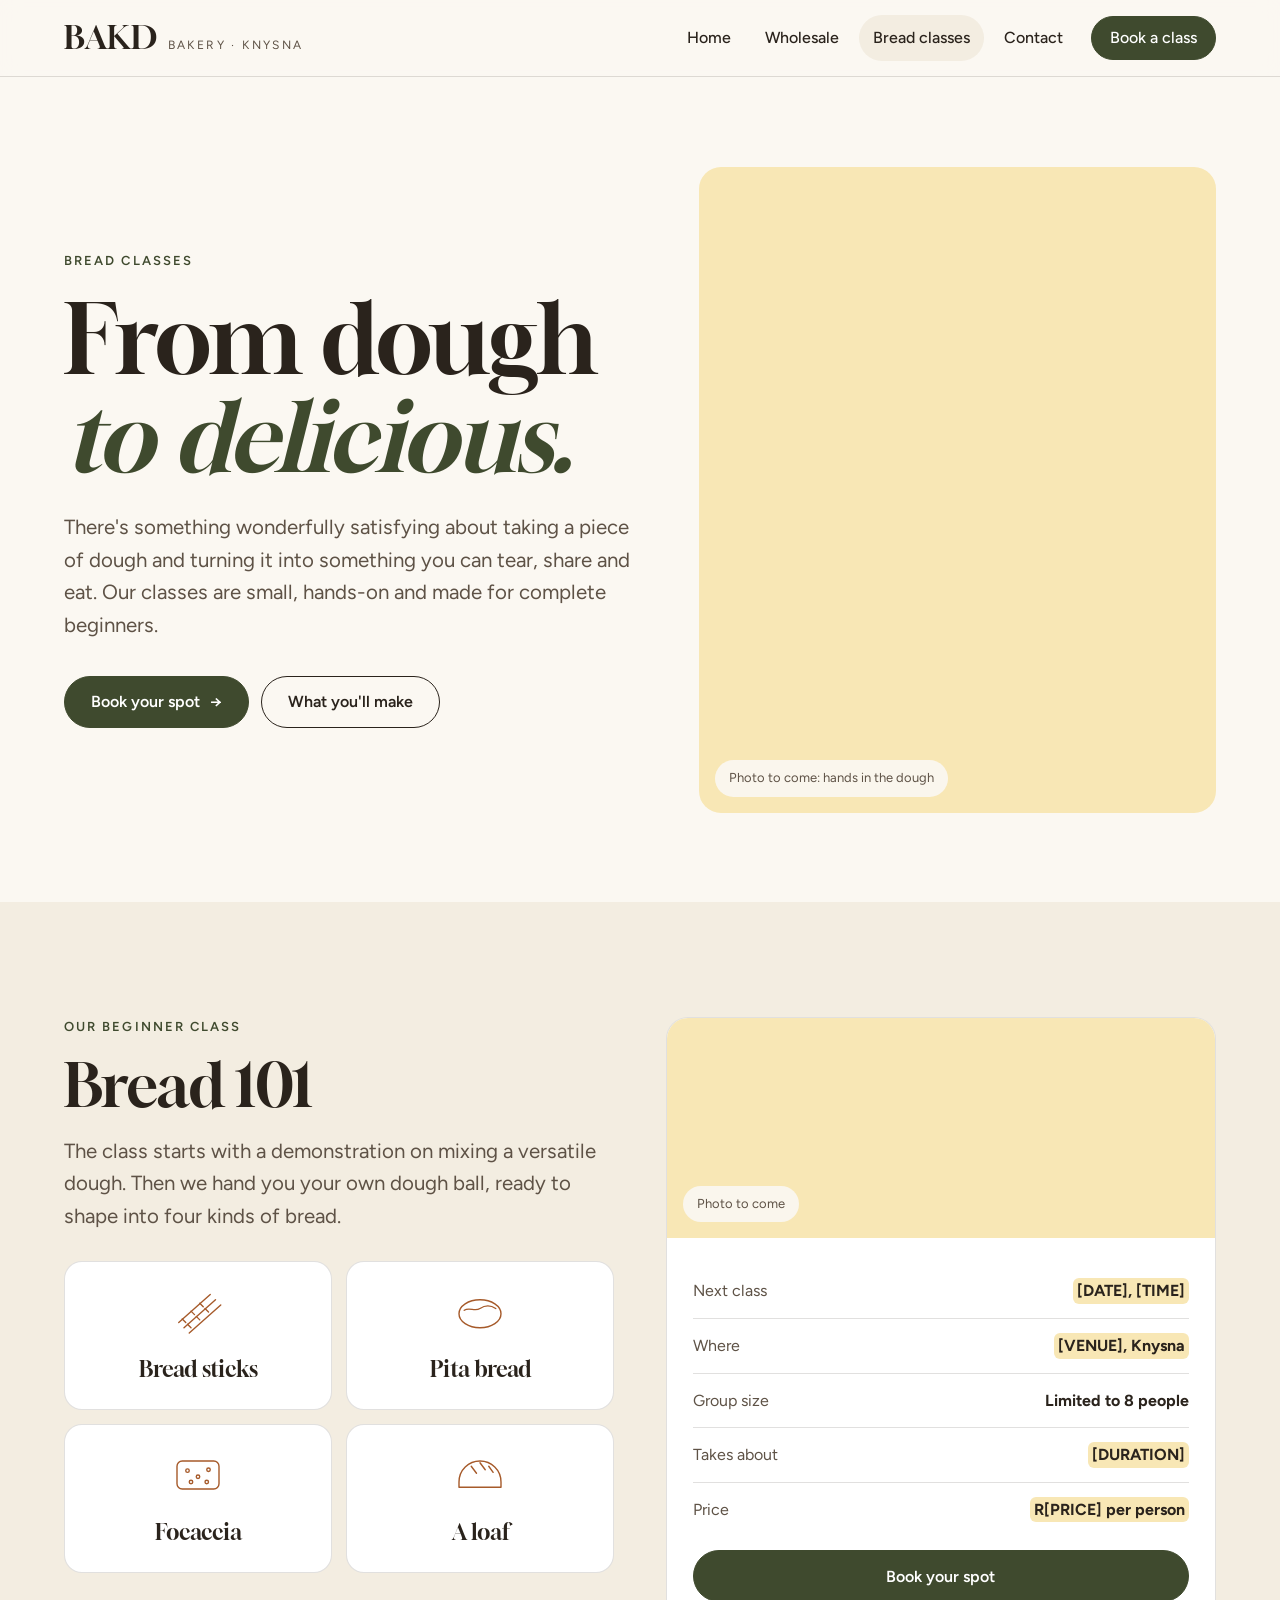
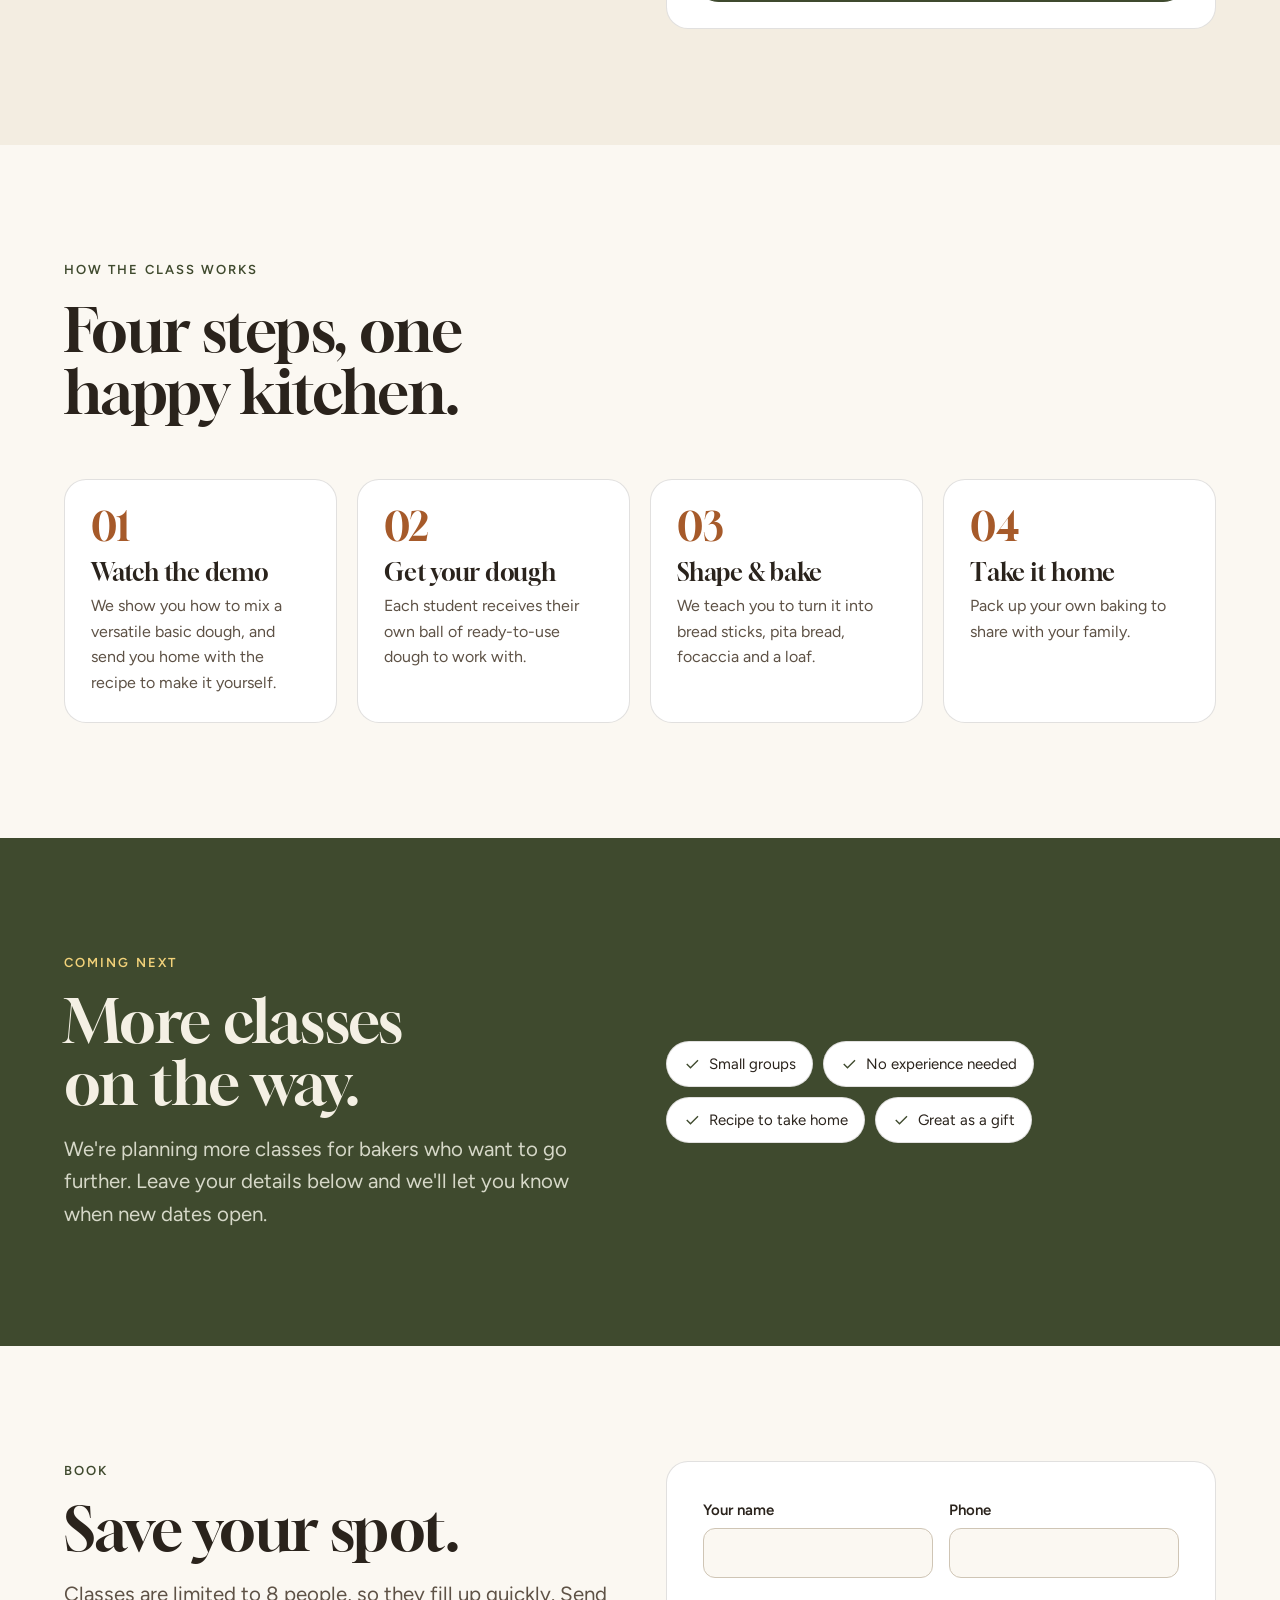
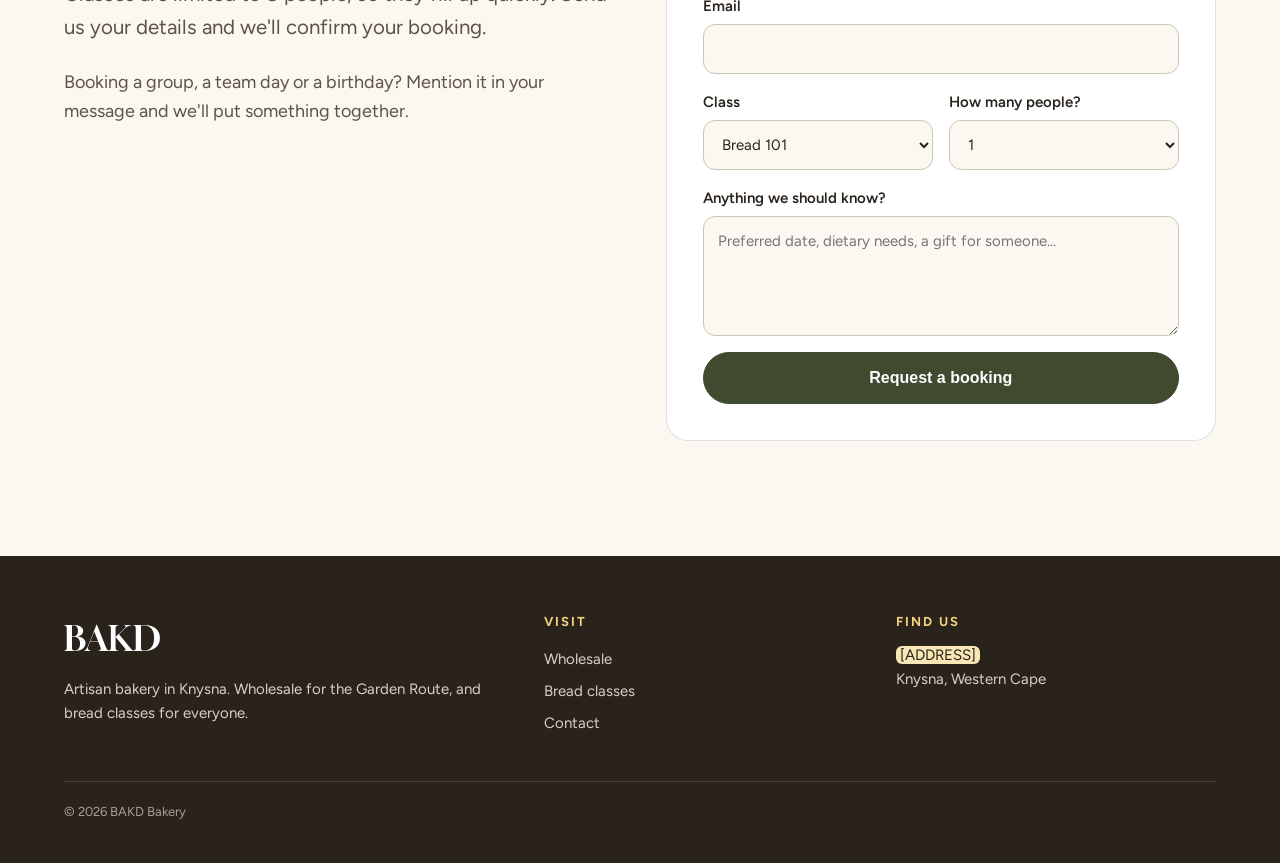
==== classes/index.html @ a37d2d17 "BAKD website: home, wholesale and bread classes pages (draft) Co-Authored-By: Claude Opus 5.5 <norep" ====
<!doctype html>
<html lang="en">
<head>
<meta charset="utf-8">
<meta name="viewport" content="width=device-width, initial-scale=1, viewport-fit=cover">
<title>Bread classes | BAKD Bakery, Knysna</title>
<meta name="description" content="Hands-on bread classes at BAKD in Knysna. Learn a versatile dough and bake bread sticks, pita, focaccia and a loaf to take home. Limited to 8 people.">
<meta name="theme-color" content="#FBF8F2">
<link rel="icon" href="/assets/favicon.svg" type="image/svg+xml">
<link rel="preconnect" href="https://fonts.googleapis.com">
<link rel="preconnect" href="https://fonts.gstatic.com" crossorigin>
<link rel="stylesheet" href="https://fonts.googleapis.com/css2?family=Gloock&family=Figtree:ital,wght@0,400;0,500;0,600;1,400&display=swap">
<link rel="stylesheet" href="/assets/site.css">
</head>
<body>

<header class="site-head"><div class="wrap">
  <a class="logo" href="/"><b>BAKD</b><span>Bakery · Knysna</span></a>
  <button class="menu-btn" type="button" aria-expanded="false" aria-controls="nav">Menu</button>
  <nav class="nav" id="nav" aria-label="Main">
    <a href="/">Home</a>
    <a href="/wholesale">Wholesale</a>
    <a href="/classes" aria-current="page">Bread classes</a>
    <a href="/#contact">Contact</a>
    <a class="btn solid" href="#book">Book a class</a>
  </nav>
</div></header>

<main>
  <section class="hero"><div class="wrap hero-grid">
    <div>
      <p class="kicker">Bread classes</p>
      <h1>From dough<br><span class="it">to delicious.</span></h1>
      <p class="lead">There's something wonderfully satisfying about taking a piece of dough and turning it into something you can tear, share and eat. Our classes are small, hands-on and made for complete beginners.</p>
      <div class="row-btns">
        <a class="btn solid" href="#book">Book your spot <span class="arr" aria-hidden="true">→</span></a>
        <a class="btn" href="#bread-101">What you'll make</a>
      </div>
    </div>
    <div class="ph" role="img" aria-label="Photo to come: hands shaping dough at a class"><span class="tag">Photo to come: hands in the dough</span></div>
  </div></section>

  <section id="bread-101" class="band"><div class="wrap">
    <div class="grid-2" style="align-items:start">
      <div>
        <p class="kicker">Our beginner class</p>
        <h2 style="margin:16px 0 18px">Bread 101</h2>
        <p class="lead" style="margin-bottom:28px">The class starts with a demonstration on mixing a versatile dough. Then we hand you your own dough ball, ready to shape into four kinds of bread.</p>
        <div class="makes"><div class="make"><svg viewBox="0 0 64 64" aria-hidden="true"><path d="M10 44 46 12M16 50 52 18M22 56 58 24"/><path d="M14 40l4 4M24 31l4 4M34 22l4 4M20 46l4 4M30 37l4 4M40 28l4 4"/></svg><b>Bread sticks</b></div><div class="make"><svg viewBox="0 0 64 64" aria-hidden="true"><ellipse cx="32" cy="34" rx="24" ry="16"/><path d="M14 30c6-4 12 2 18-2s12-4 18 0"/></svg><b>Pita bread</b></div><div class="make"><svg viewBox="0 0 64 64" aria-hidden="true"><rect x="8" y="16" width="48" height="32" rx="6"/><circle cx="20" cy="27" r="2"/><circle cx="32" cy="34" r="2"/><circle cx="44" cy="26" r="2"/><circle cx="24" cy="40" r="2"/><circle cx="42" cy="40" r="2"/></svg><b>Focaccia</b></div><div class="make"><svg viewBox="0 0 64 64" aria-hidden="true"><path d="M8 40c0-14 11-24 24-24s24 10 24 24v6H8z"/><path d="M22 22l6 8M32 18l6 8M42 22l5 7"/></svg><b>A loaf</b></div></div>
      </div>
      <div class="classbox">
        <div class="ph" style="min-height:220px;border-radius:0" role="img" aria-label="Photo to come: a finished focaccia"><span class="tag">Photo to come</span></div>
        <div class="facts">
          <div class="fact"><span>Next class</span><b class="todo">[DATE], [TIME]</b></div>
          <div class="fact"><span>Where</span><b class="todo">[VENUE], Knysna</b></div>
          <div class="fact"><span>Group size</span><b>Limited to 8 people</b></div>
          <div class="fact"><span>Takes about</span><b class="todo">[DURATION]</b></div>
          <div class="fact"><span>Price</span><b class="todo">R[PRICE] per person</b></div>
          <a class="btn solid" href="#book" style="width:100%;margin-top:14px">Book your spot</a>
        </div>
      </div>
    </div>
  </div></section>

  <section><div class="wrap">
    <div class="sec-head">
      <p class="kicker">How the class works</p>
      <h2>Four steps, one happy kitchen.</h2>
    </div>
    <div class="steps">
      <div class="card"><div class="num">01</div><h3>Watch the demo</h3><p>We show you how to mix a versatile basic dough, and send you home with the recipe to make it yourself.</p></div>
      <div class="card"><div class="num">02</div><h3>Get your dough</h3><p>Each student receives their own ball of ready-to-use dough to work with.</p></div>
      <div class="card"><div class="num">03</div><h3>Shape &amp; bake</h3><p>We teach you to turn it into bread sticks, pita bread, focaccia and a loaf.</p></div>
      <div class="card"><div class="num">04</div><h3>Take it home</h3><p>Pack up your own baking to share with your family.</p></div>
    </div>
  </div></section>

  <section class="olive"><div class="wrap grid-2" style="align-items:center">
    <div>
      <p class="kicker">Coming next</p>
      <h2 style="margin:16px 0 18px">More classes on the way.</h2>
      <p class="lead">We're planning more classes for bakers who want to go further. Leave your details below and we'll let you know when new dates open.</p>
    </div>
    <div class="chips">
      <span class="chip"><svg viewBox="0 0 24 24" aria-hidden="true"><path d="M5 12l5 5L20 7"/></svg>Small groups</span>
      <span class="chip"><svg viewBox="0 0 24 24" aria-hidden="true"><path d="M5 12l5 5L20 7"/></svg>No experience needed</span>
      <span class="chip"><svg viewBox="0 0 24 24" aria-hidden="true"><path d="M5 12l5 5L20 7"/></svg>Recipe to take home</span>
      <span class="chip"><svg viewBox="0 0 24 24" aria-hidden="true"><path d="M5 12l5 5L20 7"/></svg>Great as a gift</span>
    </div>
  </div></section>

  <section id="book"><div class="wrap grid-2">
    <div>
      <p class="kicker">Book</p>
      <h2 style="margin:16px 0 18px">Save your spot.</h2>
      <p class="lead" style="margin-bottom:24px">Classes are limited to 8 people, so they fill up quickly. Send us your details and we'll confirm your booking.</p>
      <p class="muted">Booking a group, a team day or a birthday? Mention it in your message and we'll put something together.</p>
    </div>
    <form class="form" data-enquiry>
      <div class="two">
        <label>Your name<input name="name" autocomplete="name" required></label>
        <label>Phone<input name="phone" type="tel" autocomplete="tel" required></label>
      </div>
      <label>Email<input name="email" type="email" autocomplete="email" required></label>
      <div class="two">
        <label>Class<select name="class"><option>Bread 101</option><option>Tell me about new classes</option></select></label>
        <label>How many people?<select name="people"><option>1</option><option>2</option><option>3</option><option>4</option><option>5 to 8 (private group)</option></select></label>
      </div>
      <label>Anything we should know?<textarea name="message" placeholder="Preferred date, dietary needs, a gift for someone..."></textarea></label>
      <button class="btn solid" type="submit">Request a booking</button>
      <p class="ok" role="status">Thanks! This form isn't connected yet. It will be once BAKD's contact details are confirmed.</p>
    </form>
  </div></section>
</main>

<footer class="site-foot"><div class="wrap">
  <div><b class="logo-f">BAKD</b><p>Artisan bakery in Knysna. Wholesale for the Garden Route, and bread classes for everyone.</p></div>
  <div><h4>Visit</h4><a href="/wholesale">Wholesale</a><a href="/classes">Bread classes</a><a href="/#contact">Contact</a></div>
  <div><h4>Find us</h4><p><span class="todo">[ADDRESS]</span><br>Knysna, Western Cape</p></div>
  <p class="base">© <span id="year">2026</span> BAKD Bakery</p>
</div></footer>
<script src="/assets/site.js"></script>
</body>
</html>
---- assets/site.css ----
/* BAKD Bakery: shared styles */
:root{
  --flour:#FBF8F2; --flour-2:#F3EDE1; --ink:#2A231C; --ink-2:#5E5246; --line:rgba(42,35,28,.14);
  --olive:#3F4A2E; --olive-2:#56633F; --butter:#F2D27A; --butter-soft:#F8E7B5; --crust:#A65A2A;
  --f-head:"Gloock",Georgia,"Times New Roman",serif;
  --f-body:"Figtree",system-ui,-apple-system,"Segoe UI",sans-serif;
  --gut:max(20px,env(safe-area-inset-left,0px));
  --radius:22px;
  color-scheme:light;
}
*{box-sizing:border-box}
html{scroll-behavior:smooth}
body{margin:0;background:var(--flour);color:var(--ink);font-family:var(--f-body);font-size:18px;line-height:1.6;-webkit-font-smoothing:antialiased;overflow-x:hidden}
img{max-width:100%;display:block}
a{color:inherit}
.wrap{max-width:1200px;margin:0 auto;padding-left:max(24px,env(safe-area-inset-left,0px));padding-right:max(24px,env(safe-area-inset-right,0px))}
.narrow{max-width:760px}
h1,h2,h3{font-family:var(--f-head);font-weight:400;line-height:1.04;letter-spacing:-.01em;margin:0;text-wrap:balance}
h1{font-size:clamp(46px,7.4vw,96px)}
h2{font-size:clamp(36px,5vw,60px)}
h3{font-size:clamp(24px,2.4vw,30px)}
p{margin:0}
.kicker{font-size:13px;font-weight:600;letter-spacing:.16em;text-transform:uppercase;color:var(--olive)}
.lead{font-size:clamp(18px,1.6vw,21px);color:var(--ink-2);max-width:36em}
.muted{color:var(--ink-2)}
.it{font-style:italic;color:var(--olive)}

/* buttons */
.btn{display:inline-flex;align-items:center;justify-content:center;gap:10px;min-height:52px;padding:0 26px;border-radius:999px;font-weight:600;font-size:16px;text-decoration:none;border:1.5px solid var(--ink);color:var(--ink);background:transparent;cursor:pointer;transition:background .2s,color .2s,transform .2s}
.btn:hover{transform:translateY(-1px)}
.btn.solid{background:var(--olive);border-color:var(--olive);color:#fff}
.btn.solid:hover{background:var(--olive-2)}
.btn.butter{background:var(--butter);border-color:var(--butter);color:var(--ink)}
.btn .arr{transition:transform .2s}.btn:hover .arr{transform:translateX(3px)}
.row-btns{display:flex;flex-wrap:wrap;gap:12px}

/* header */
.site-head{position:sticky;top:0;z-index:40;background:rgba(251,248,242,.88);backdrop-filter:blur(10px);-webkit-backdrop-filter:blur(10px);border-bottom:1px solid var(--line)}
.site-head .wrap{display:flex;align-items:center;justify-content:space-between;gap:20px;min-height:76px}
.logo{display:flex;align-items:baseline;gap:10px;text-decoration:none}
.logo b{font-family:var(--f-head);font-weight:400;font-size:32px;letter-spacing:.02em}
.logo span{font-size:12px;letter-spacing:.2em;text-transform:uppercase;color:var(--ink-2)}
.nav{display:flex;align-items:center;gap:6px}
.nav a{text-decoration:none;font-weight:500;font-size:16px;padding:10px 14px;border-radius:999px}
.nav a[aria-current="page"]{background:var(--flour-2)}
.nav a:hover{background:var(--flour-2)}
.nav .btn{min-height:44px;padding:0 18px;margin-left:8px}
.menu-btn{display:none;min-height:44px;min-width:44px;border:1.5px solid var(--ink);border-radius:999px;background:transparent;font:600 15px var(--f-body);padding:0 16px;cursor:pointer}
@media (max-width:860px){
  .menu-btn{display:inline-flex;align-items:center}
  .nav{position:absolute;left:0;right:0;top:100%;flex-direction:column;align-items:stretch;gap:0;background:var(--flour);border-bottom:1px solid var(--line);padding:8px max(20px,env(safe-area-inset-left,0px)) 18px;display:none}
  .nav.open{display:flex}
  .nav a{padding:14px 6px;border-radius:0;border-bottom:1px solid var(--line)}
  .nav .btn{margin:14px 0 0;border-radius:999px;border-bottom:1.5px solid var(--olive)}
}

/* sections */
section{padding:clamp(72px,9vw,120px) 0}
.sec-head{display:grid;gap:18px;margin-bottom:clamp(36px,5vw,56px);max-width:760px}
.grid-2{display:grid;grid-template-columns:repeat(2,minmax(0,1fr));gap:clamp(28px,4vw,56px)}
.grid-3{display:grid;grid-template-columns:repeat(3,minmax(0,1fr));gap:20px}
.grid-4{display:grid;grid-template-columns:repeat(4,minmax(0,1fr));gap:20px}
@media (max-width:960px){.grid-4{grid-template-columns:repeat(2,minmax(0,1fr))}.grid-3{grid-template-columns:minmax(0,1fr)}}
@media (max-width:760px){.grid-2,.grid-4{grid-template-columns:minmax(0,1fr)}}
.band{background:var(--flour-2)}
.olive{background:var(--olive);color:#F4F0E4}
.olive .kicker{color:var(--butter)}
.olive .muted,.olive .lead{color:#D6D8C8}

/* photo placeholder */
.ph{position:relative;border-radius:var(--radius);background:var(--butter-soft);overflow:hidden;display:flex;align-items:flex-end;min-height:260px}
.ph img{position:absolute;inset:0;width:100%;height:100%;object-fit:cover}
.ph .tag{position:relative;margin:16px;background:rgba(251,248,242,.92);border-radius:999px;padding:8px 14px;font-size:13px;color:var(--ink-2)}
.ph svg.wheat{position:absolute;right:-30px;top:-30px;width:260px;height:260px;opacity:.22}

/* hero */
.hero{padding:clamp(48px,7vw,96px) 0 clamp(56px,7vw,96px)}
.hero-grid{display:grid;grid-template-columns:minmax(0,1.05fr) minmax(0,.95fr);gap:clamp(32px,5vw,72px);align-items:center}
.hero h1{margin:18px 0 24px}
.hero .lead{margin-bottom:34px}
.hero .ph{aspect-ratio:4/5;min-height:0}
.hero-note{display:flex;gap:28px;flex-wrap:wrap;margin-top:40px;padding-top:24px;border-top:1px solid var(--line);font-size:15px;color:var(--ink-2)}
.hero-note b{display:block;font-family:var(--f-head);font-weight:400;font-size:28px;color:var(--ink)}
@media (max-width:860px){.hero-grid{grid-template-columns:minmax(0,1fr)}.hero .ph{aspect-ratio:4/3}}

/* path cards */
.path{display:flex;flex-direction:column;gap:16px;padding:clamp(28px,3.5vw,44px);border-radius:var(--radius);text-decoration:none;min-height:340px;justify-content:space-between;transition:transform .25s}
.path:hover{transform:translateY(-3px)}
.path.trade{background:var(--olive);color:#F4F0E4}
.path.learn{background:var(--butter);color:var(--ink)}
.path .kicker{color:inherit;opacity:.8}
.path p{max-width:30em}
.path .go{font-weight:600;display:flex;align-items:center;gap:10px}

/* cards */
.card{background:#fff;border:1px solid var(--line);border-radius:var(--radius);padding:26px;min-width:0}
.card .num{font-family:var(--f-head);font-size:40px;color:var(--crust);line-height:1;margin-bottom:14px}
.card h3{margin-bottom:8px;font-size:24px}
.card p{font-size:16px;color:var(--ink-2)}

/* product list */
.tabs{display:flex;flex-wrap:wrap;gap:8px;margin-bottom:22px}
.tab{min-height:46px;padding:0 20px;border-radius:999px;border:1.5px solid var(--ink);background:transparent;font:600 15px var(--f-body);cursor:pointer;color:var(--ink)}
.tab[aria-selected="true"]{background:var(--ink);color:var(--flour)}
.plist{border-top:1.5px solid var(--ink)}
.prow{display:grid;grid-template-columns:minmax(0,1fr) auto auto;gap:20px;align-items:center;padding:20px 4px;border-bottom:1px solid var(--line)}
.prow .n{font-family:var(--f-head);font-size:24px;line-height:1.15}
.prow .d{font-size:15px;color:var(--ink-2)}
.prow .box{font-size:14px;color:var(--ink-2);text-align:right;white-space:nowrap}
.prow .pr{font-family:var(--f-head);font-size:26px;min-width:110px;text-align:right;white-space:nowrap}
@media (max-width:640px){.prow{grid-template-columns:minmax(0,1fr) auto}.prow .box{grid-column:1;text-align:left}.prow .pr{grid-row:1/3;grid-column:2}}
.fineprint{font-size:14px;color:var(--ink-2);margin-top:18px}

/* chips */
.chips{display:flex;flex-wrap:wrap;gap:10px}
.chip{display:inline-flex;align-items:center;gap:8px;padding:10px 16px;border-radius:999px;background:#fff;border:1px solid var(--line);font-size:15px}
.chip svg{width:18px;height:18px;stroke:var(--olive);fill:none;stroke-width:1.8}

/* class card */
.classbox{background:#fff;border-radius:var(--radius);border:1px solid var(--line);overflow:hidden}
.classbox .facts{padding:26px}
.fact{display:flex;justify-content:space-between;gap:16px;padding:14px 0;border-bottom:1px solid var(--line);font-size:16px}
.fact:last-of-type{border-bottom:0}
.fact span{color:var(--ink-2)}
.makes{display:grid;grid-template-columns:repeat(2,minmax(0,1fr));gap:14px}
@media (max-width:760px){.makes{grid-template-columns:repeat(2,minmax(0,1fr))}}
.make{background:#fff;border:1px solid var(--line);border-radius:18px;padding:22px 18px;text-align:center}
.make svg{display:block;width:56px;height:56px;margin:0 auto 12px;stroke:var(--crust);fill:none;stroke-width:1.6;stroke-linecap:round;stroke-linejoin:round}
.make b{font-family:var(--f-head);font-weight:400;font-size:22px}
.steps{display:grid;grid-template-columns:repeat(4,minmax(0,1fr));gap:20px;counter-reset:s}
@media (max-width:960px){.steps{grid-template-columns:repeat(2,minmax(0,1fr))}}
@media (max-width:560px){.steps{grid-template-columns:minmax(0,1fr)}}

/* forms */
.form{background:#fff;border:1px solid var(--line);border-radius:var(--radius);padding:clamp(24px,3vw,36px);display:grid;gap:16px}
.form label{display:grid;gap:6px;font-weight:600;font-size:15px}
.form input,.form select,.form textarea{font:inherit;font-weight:400;min-height:50px;padding:0 14px;border:1.5px solid #CFC5B5;border-radius:12px;background:var(--flour);color:var(--ink)}
.form textarea{padding:12px 14px;min-height:120px;resize:vertical}
.form input:focus,.form select:focus,.form textarea:focus{outline:2px solid var(--olive);outline-offset:1px;border-color:var(--olive)}
.form .two{display:grid;grid-template-columns:repeat(2,minmax(0,1fr));gap:16px}
@media (max-width:560px){.form .two{grid-template-columns:minmax(0,1fr)}}
.form .ok{display:none;background:var(--butter-soft);border-radius:12px;padding:14px 16px;font-size:15px}
.form.sent .ok{display:block}

/* quote */
.quote{font-family:var(--f-head);font-size:clamp(28px,3.6vw,44px);line-height:1.2;max-width:22em}

/* footer */
.site-foot{background:var(--ink);color:#D9D1C4;padding:56px 0 calc(40px + env(safe-area-inset-bottom,0px));font-size:15px}
.site-foot .wrap{display:grid;grid-template-columns:1.4fr 1fr 1fr;gap:32px}
@media (max-width:760px){.site-foot .wrap{grid-template-columns:minmax(0,1fr)}}
.site-foot b.logo-f{font-family:var(--f-head);font-weight:400;font-size:34px;color:#fff;display:block;margin-bottom:10px}
.site-foot h4{margin:0 0 10px;font-size:13px;letter-spacing:.16em;text-transform:uppercase;color:var(--butter)}
.site-foot a{text-decoration:none;display:block;padding:4px 0}
.site-foot a:hover{color:#fff}
.site-foot .base{grid-column:1/-1;border-top:1px solid rgba(255,255,255,.12);padding-top:20px;margin-top:10px;font-size:13px;color:#A89F92}

.todo{background:var(--butter-soft);color:var(--ink);border-radius:6px;padding:0 4px}
.olive .chip{color:var(--ink)}
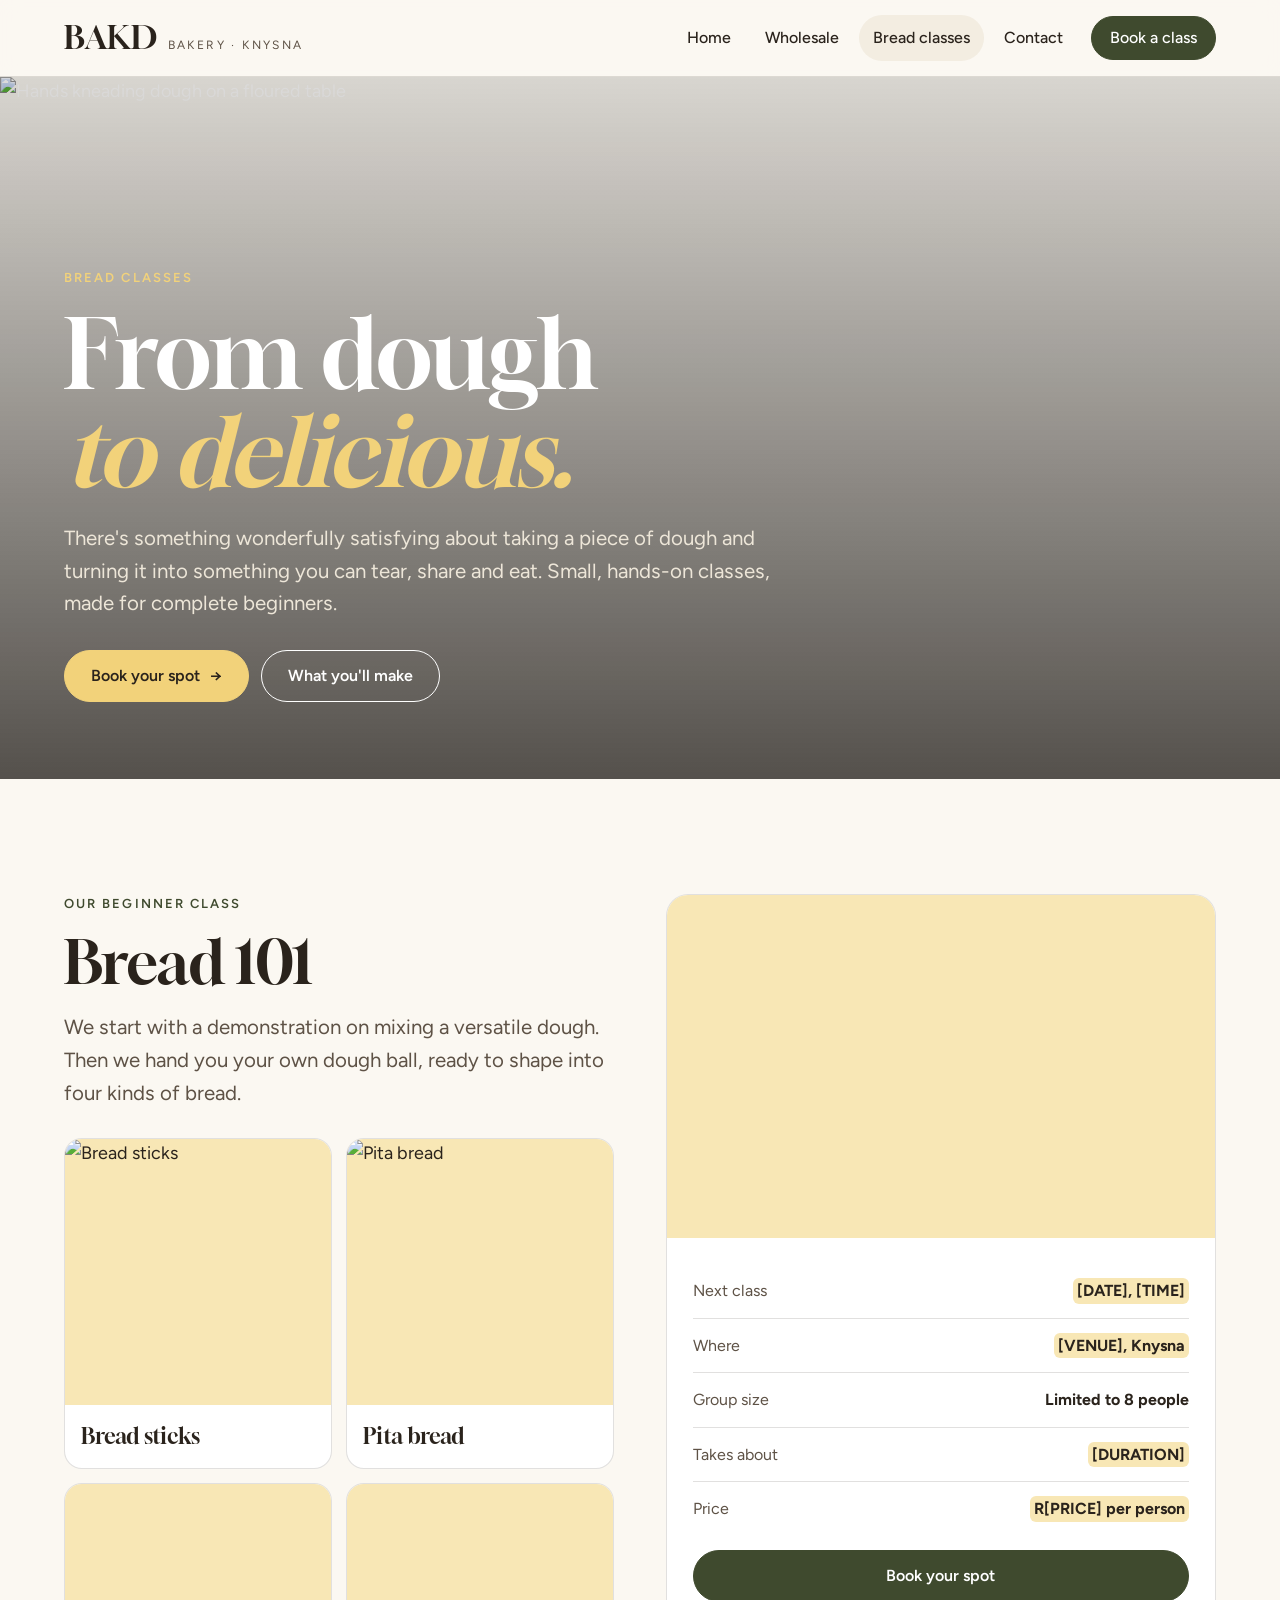
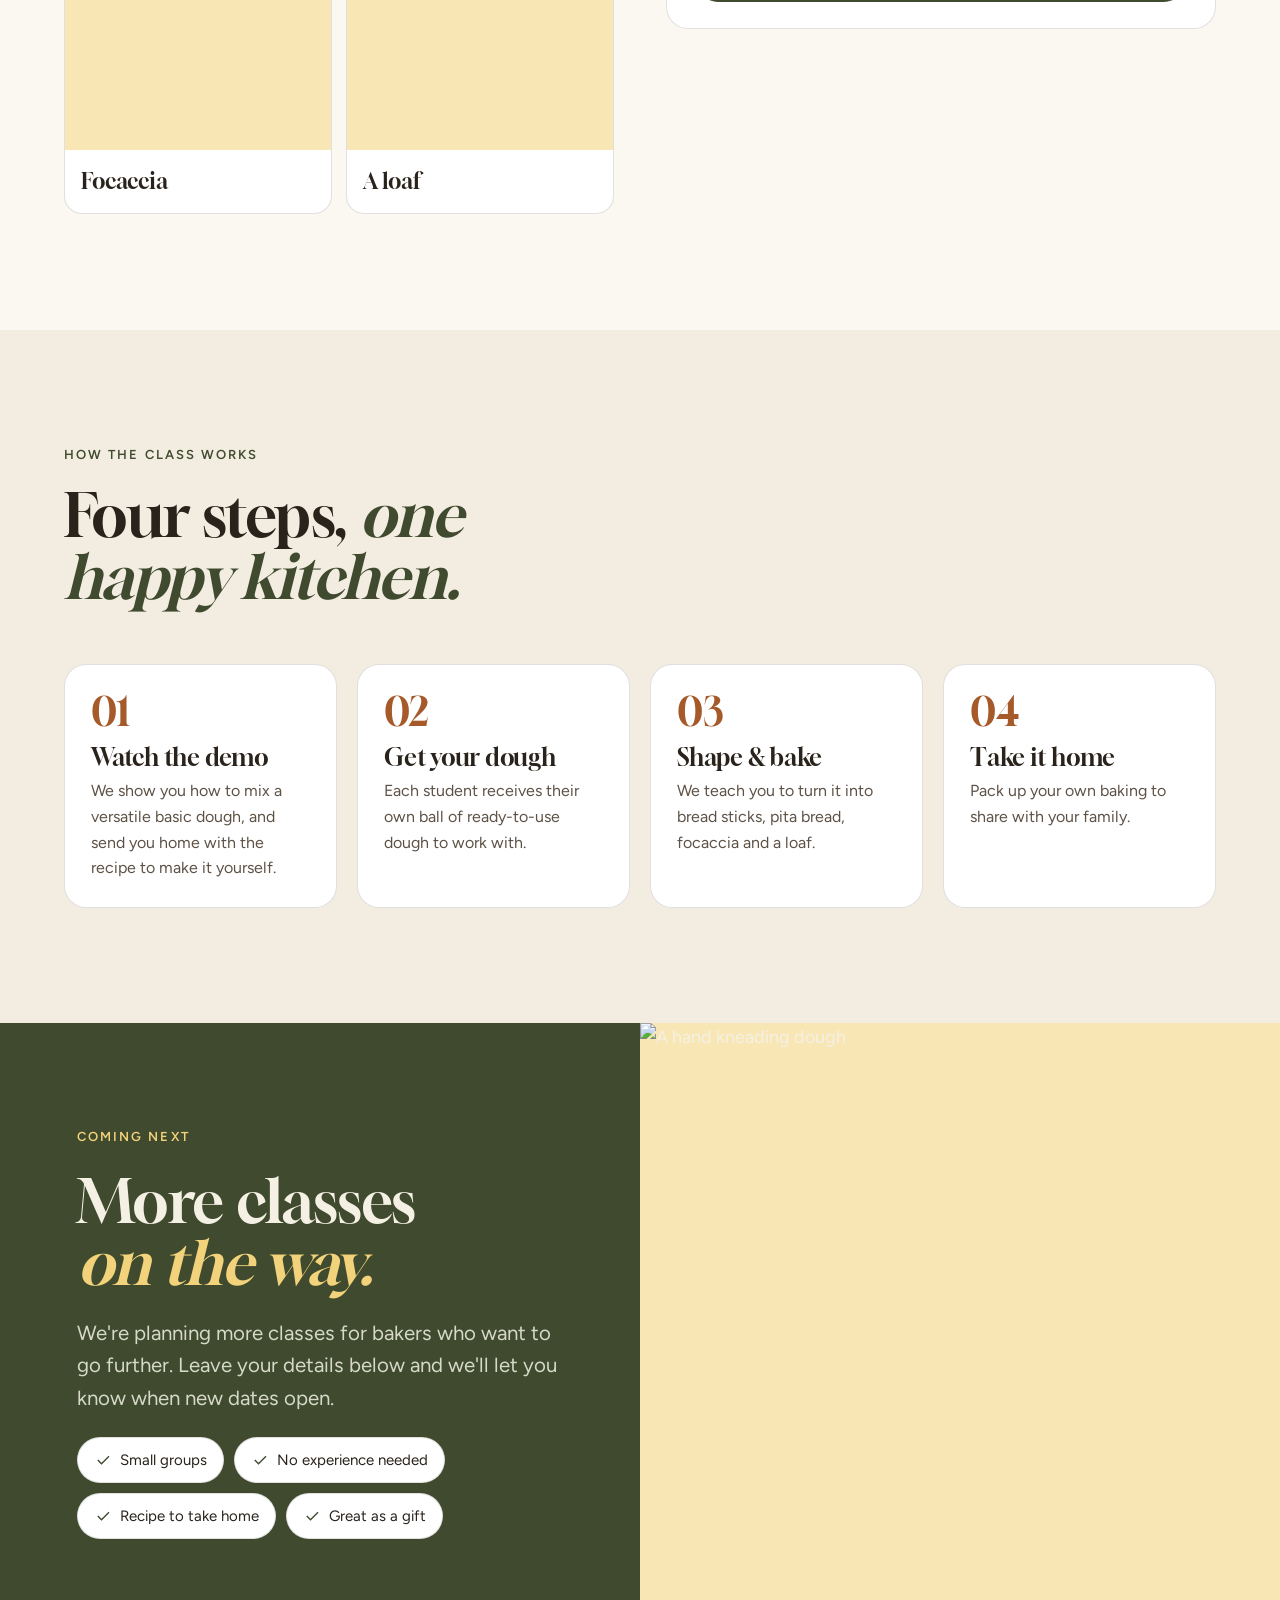
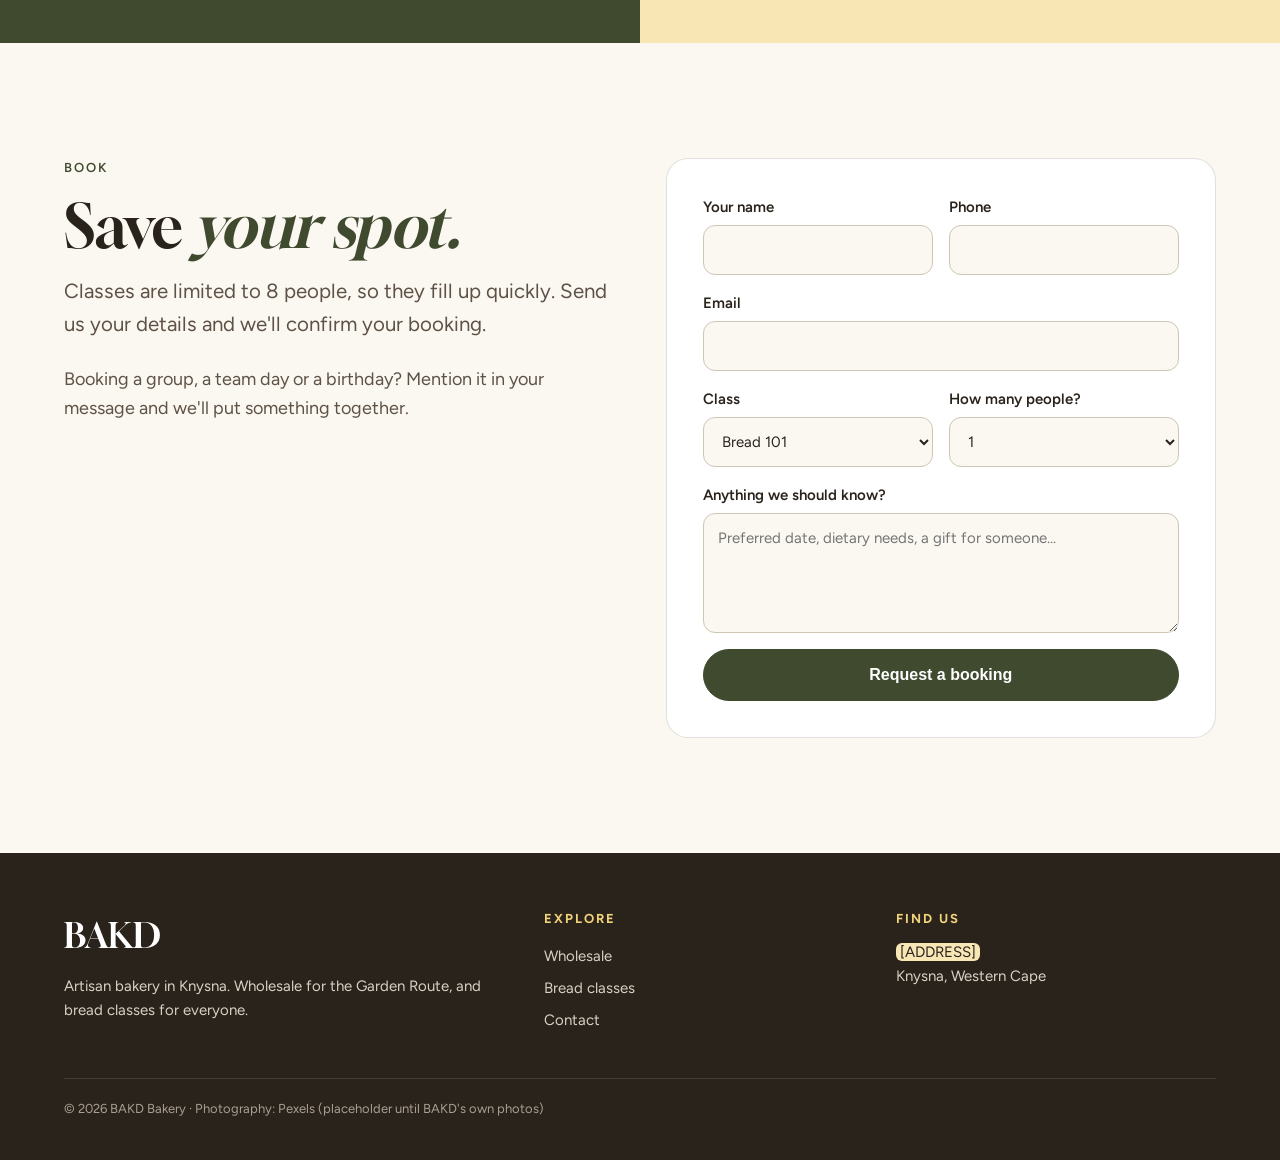
==== commit bfcea6f5: "Level up design: stock photography, photo hero, marquee, product cards, gallery Co-Authored-By: Clau" ====
--- a/classes/index.html
+++ b/classes/index.html
@@ -9,6 +9,7 @@
 <link rel="icon" href="/assets/favicon.svg" type="image/svg+xml">
 <link rel="preconnect" href="https://fonts.googleapis.com">
 <link rel="preconnect" href="https://fonts.gstatic.com" crossorigin>
+<link rel="preconnect" href="https://images.pexels.com">
 <link rel="stylesheet" href="https://fonts.googleapis.com/css2?family=Gloock&family=Figtree:ital,wght@0,400;0,500;0,600;1,400&display=swap">
 <link rel="stylesheet" href="/assets/site.css">
 </head>
@@ -27,29 +28,26 @@
 </div></header>
 
 <main>
-  <section class="hero"><div class="wrap hero-grid">
-    <div>
+  <section class="full-hero" style="padding:0">
+    <img src="https://images.pexels.com/photos/5947600/pexels-photo-5947600.jpeg?auto=compress&cs=tinysrgb&w=2000" srcset="https://images.pexels.com/photos/5947600/pexels-photo-5947600.jpeg?auto=compress&cs=tinysrgb&w=1000 1000w, https://images.pexels.com/photos/5947600/pexels-photo-5947600.jpeg?auto=compress&cs=tinysrgb&w=2000 2000w, https://images.pexels.com/photos/5947600/pexels-photo-5947600.jpeg?auto=compress&cs=tinysrgb&w=3200 3200w" sizes="(max-width: 860px) 100vw, 50vw" alt="Hands kneading dough on a floured table" loading="lazy" decoding="async" loading="eager" fetchpriority="high">
+    <div class="wrap rv">
       <p class="kicker">Bread classes</p>
-      <h1>From dough<br><span class="it">to delicious.</span></h1>
-      <p class="lead">There's something wonderfully satisfying about taking a piece of dough and turning it into something you can tear, share and eat. Our classes are small, hands-on and made for complete beginners.</p>
-      <div class="row-btns">
-        <a class="btn solid" href="#book">Book your spot <span class="arr" aria-hidden="true">→</span></a>
-        <a class="btn" href="#bread-101">What you'll make</a>
-      </div>
+      <h1 style="margin:16px 0 20px;max-width:11em">From dough <span class="it" style="color:var(--butter)">to delicious.</span></h1>
+      <p class="lead" style="margin-bottom:30px">There's something wonderfully satisfying about taking a piece of dough and turning it into something you can tear, share and eat. Small, hands-on classes, made for complete beginners.</p>
+      <div class="row-btns"><a class="btn solid" href="#book">Book your spot <span class="arr" aria-hidden="true">→</span></a><a class="btn" href="#bread-101">What you'll make</a></div>
     </div>
-    <div class="ph" role="img" aria-label="Photo to come: hands shaping dough at a class"><span class="tag">Photo to come: hands in the dough</span></div>
-  </div></section>
+  </section>
 
-  <section id="bread-101" class="band"><div class="wrap">
+  <section id="bread-101"><div class="wrap">
     <div class="grid-2" style="align-items:start">
-      <div>
+      <div class="rv">
         <p class="kicker">Our beginner class</p>
         <h2 style="margin:16px 0 18px">Bread 101</h2>
-        <p class="lead" style="margin-bottom:28px">The class starts with a demonstration on mixing a versatile dough. Then we hand you your own dough ball, ready to shape into four kinds of bread.</p>
-        <div class="makes"><div class="make"><svg viewBox="0 0 64 64" aria-hidden="true"><path d="M10 44 46 12M16 50 52 18M22 56 58 24"/><path d="M14 40l4 4M24 31l4 4M34 22l4 4M20 46l4 4M30 37l4 4M40 28l4 4"/></svg><b>Bread sticks</b></div><div class="make"><svg viewBox="0 0 64 64" aria-hidden="true"><ellipse cx="32" cy="34" rx="24" ry="16"/><path d="M14 30c6-4 12 2 18-2s12-4 18 0"/></svg><b>Pita bread</b></div><div class="make"><svg viewBox="0 0 64 64" aria-hidden="true"><rect x="8" y="16" width="48" height="32" rx="6"/><circle cx="20" cy="27" r="2"/><circle cx="32" cy="34" r="2"/><circle cx="44" cy="26" r="2"/><circle cx="24" cy="40" r="2"/><circle cx="42" cy="40" r="2"/></svg><b>Focaccia</b></div><div class="make"><svg viewBox="0 0 64 64" aria-hidden="true"><path d="M8 40c0-14 11-24 24-24s24 10 24 24v6H8z"/><path d="M22 22l6 8M32 18l6 8M42 22l5 7"/></svg><b>A loaf</b></div></div>
+        <p class="lead" style="margin-bottom:28px">We start with a demonstration on mixing a versatile dough. Then we hand you your own dough ball, ready to shape into four kinds of bread.</p>
+        <div class="makes photo"><div class="make ph2"><div class="pic"><img src="https://images.pexels.com/photos/10838787/pexels-photo-10838787.jpeg?auto=compress&cs=tinysrgb&w=500" srcset="https://images.pexels.com/photos/10838787/pexels-photo-10838787.jpeg?auto=compress&cs=tinysrgb&w=250 250w, https://images.pexels.com/photos/10838787/pexels-photo-10838787.jpeg?auto=compress&cs=tinysrgb&w=500 500w, https://images.pexels.com/photos/10838787/pexels-photo-10838787.jpeg?auto=compress&cs=tinysrgb&w=800 800w" sizes="(max-width: 860px) 100vw, 50vw" alt="Bread sticks" loading="lazy" decoding="async" ></div><b>Bread sticks</b></div><div class="make ph2"><div class="pic"><img src="https://images.pexels.com/photos/6419738/pexels-photo-6419738.jpeg?auto=compress&cs=tinysrgb&w=500" srcset="https://images.pexels.com/photos/6419738/pexels-photo-6419738.jpeg?auto=compress&cs=tinysrgb&w=250 250w, https://images.pexels.com/photos/6419738/pexels-photo-6419738.jpeg?auto=compress&cs=tinysrgb&w=500 500w, https://images.pexels.com/photos/6419738/pexels-photo-6419738.jpeg?auto=compress&cs=tinysrgb&w=800 800w" sizes="(max-width: 860px) 100vw, 50vw" alt="Pita bread" loading="lazy" decoding="async" ></div><b>Pita bread</b></div><div class="make ph2"><div class="pic"><img src="https://images.pexels.com/photos/19863269/pexels-photo-19863269.jpeg?auto=compress&cs=tinysrgb&w=500" srcset="https://images.pexels.com/photos/19863269/pexels-photo-19863269.jpeg?auto=compress&cs=tinysrgb&w=250 250w, https://images.pexels.com/photos/19863269/pexels-photo-19863269.jpeg?auto=compress&cs=tinysrgb&w=500 500w, https://images.pexels.com/photos/19863269/pexels-photo-19863269.jpeg?auto=compress&cs=tinysrgb&w=800 800w" sizes="(max-width: 860px) 100vw, 50vw" alt="Focaccia" loading="lazy" decoding="async" ></div><b>Focaccia</b></div><div class="make ph2"><div class="pic"><img src="https://images.pexels.com/photos/10024751/pexels-photo-10024751.jpeg?auto=compress&cs=tinysrgb&w=500" srcset="https://images.pexels.com/photos/10024751/pexels-photo-10024751.jpeg?auto=compress&cs=tinysrgb&w=250 250w, https://images.pexels.com/photos/10024751/pexels-photo-10024751.jpeg?auto=compress&cs=tinysrgb&w=500 500w, https://images.pexels.com/photos/10024751/pexels-photo-10024751.jpeg?auto=compress&cs=tinysrgb&w=800 800w" sizes="(max-width: 860px) 100vw, 50vw" alt="A loaf" loading="lazy" decoding="async" ></div><b>A loaf</b></div></div>
       </div>
-      <div class="classbox">
-        <div class="ph" style="min-height:220px;border-radius:0" role="img" aria-label="Photo to come: a finished focaccia"><span class="tag">Photo to come</span></div>
+      <div class="classbox rv" style="position:sticky;top:100px">
+        <div class="pic" style="border-radius:0;aspect-ratio:16/10"><img src="https://images.pexels.com/photos/6996209/pexels-photo-6996209.jpeg?auto=compress&cs=tinysrgb&w=900" srcset="https://images.pexels.com/photos/6996209/pexels-photo-6996209.jpeg?auto=compress&cs=tinysrgb&w=450 450w, https://images.pexels.com/photos/6996209/pexels-photo-6996209.jpeg?auto=compress&cs=tinysrgb&w=900 900w, https://images.pexels.com/photos/6996209/pexels-photo-6996209.jpeg?auto=compress&cs=tinysrgb&w=1440 1440w" sizes="(max-width: 860px) 100vw, 50vw" alt="Flour being sprinkled on a board" loading="lazy" decoding="async" ></div>
         <div class="facts">
           <div class="fact"><span>Next class</span><b class="todo">[DATE], [TIME]</b></div>
           <div class="fact"><span>Where</span><b class="todo">[VENUE], Knysna</b></div>
@@ -62,50 +60,42 @@
     </div>
   </div></section>
 
-  <section><div class="wrap">
-    <div class="sec-head">
-      <p class="kicker">How the class works</p>
-      <h2>Four steps, one happy kitchen.</h2>
-    </div>
+  <section class="band"><div class="wrap">
+    <div class="sec-head rv"><p class="kicker">How the class works</p><h2>Four steps, <span class="it">one happy kitchen.</span></h2></div>
     <div class="steps">
-      <div class="card"><div class="num">01</div><h3>Watch the demo</h3><p>We show you how to mix a versatile basic dough, and send you home with the recipe to make it yourself.</p></div>
-      <div class="card"><div class="num">02</div><h3>Get your dough</h3><p>Each student receives their own ball of ready-to-use dough to work with.</p></div>
-      <div class="card"><div class="num">03</div><h3>Shape &amp; bake</h3><p>We teach you to turn it into bread sticks, pita bread, focaccia and a loaf.</p></div>
-      <div class="card"><div class="num">04</div><h3>Take it home</h3><p>Pack up your own baking to share with your family.</p></div>
+      <div class="card rv"><div class="num">01</div><h3>Watch the demo</h3><p>We show you how to mix a versatile basic dough, and send you home with the recipe to make it yourself.</p></div>
+      <div class="card rv"><div class="num">02</div><h3>Get your dough</h3><p>Each student receives their own ball of ready-to-use dough to work with.</p></div>
+      <div class="card rv"><div class="num">03</div><h3>Shape &amp; bake</h3><p>We teach you to turn it into bread sticks, pita bread, focaccia and a loaf.</p></div>
+      <div class="card rv"><div class="num">04</div><h3>Take it home</h3><p>Pack up your own baking to share with your family.</p></div>
     </div>
   </div></section>
 
-  <section class="olive"><div class="wrap grid-2" style="align-items:center">
-    <div>
+  <section style="padding:0" class="olive"><div class="split">
+    <div class="txt rv">
       <p class="kicker">Coming next</p>
-      <h2 style="margin:16px 0 18px">More classes on the way.</h2>
+      <h2>More classes <span class="it" style="color:var(--butter)">on the way.</span></h2>
       <p class="lead">We're planning more classes for bakers who want to go further. Leave your details below and we'll let you know when new dates open.</p>
+      <div class="chips">
+        <span class="chip"><svg viewBox="0 0 24 24" aria-hidden="true"><path d="M5 12l5 5L20 7"/></svg>Small groups</span>
+        <span class="chip"><svg viewBox="0 0 24 24" aria-hidden="true"><path d="M5 12l5 5L20 7"/></svg>No experience needed</span>
+        <span class="chip"><svg viewBox="0 0 24 24" aria-hidden="true"><path d="M5 12l5 5L20 7"/></svg>Recipe to take home</span>
+        <span class="chip"><svg viewBox="0 0 24 24" aria-hidden="true"><path d="M5 12l5 5L20 7"/></svg>Great as a gift</span>
+      </div>
     </div>
-    <div class="chips">
-      <span class="chip"><svg viewBox="0 0 24 24" aria-hidden="true"><path d="M5 12l5 5L20 7"/></svg>Small groups</span>
-      <span class="chip"><svg viewBox="0 0 24 24" aria-hidden="true"><path d="M5 12l5 5L20 7"/></svg>No experience needed</span>
-      <span class="chip"><svg viewBox="0 0 24 24" aria-hidden="true"><path d="M5 12l5 5L20 7"/></svg>Recipe to take home</span>
-      <span class="chip"><svg viewBox="0 0 24 24" aria-hidden="true"><path d="M5 12l5 5L20 7"/></svg>Great as a gift</span>
-    </div>
+    <div class="pic"><img src="https://images.pexels.com/photos/28183472/pexels-photo-28183472.jpeg?auto=compress&cs=tinysrgb&w=1400" srcset="https://images.pexels.com/photos/28183472/pexels-photo-28183472.jpeg?auto=compress&cs=tinysrgb&w=700 700w, https://images.pexels.com/photos/28183472/pexels-photo-28183472.jpeg?auto=compress&cs=tinysrgb&w=1400 1400w, https://images.pexels.com/photos/28183472/pexels-photo-28183472.jpeg?auto=compress&cs=tinysrgb&w=2240 2240w" sizes="(max-width: 860px) 100vw, 50vw" alt="A hand kneading dough" loading="lazy" decoding="async" ></div>
   </div></section>
 
   <section id="book"><div class="wrap grid-2">
-    <div>
+    <div class="rv">
       <p class="kicker">Book</p>
-      <h2 style="margin:16px 0 18px">Save your spot.</h2>
+      <h2 style="margin:16px 0 18px">Save <span class="it">your spot.</span></h2>
       <p class="lead" style="margin-bottom:24px">Classes are limited to 8 people, so they fill up quickly. Send us your details and we'll confirm your booking.</p>
       <p class="muted">Booking a group, a team day or a birthday? Mention it in your message and we'll put something together.</p>
     </div>
     <form class="form" data-enquiry>
-      <div class="two">
-        <label>Your name<input name="name" autocomplete="name" required></label>
-        <label>Phone<input name="phone" type="tel" autocomplete="tel" required></label>
-      </div>
+      <div class="two"><label>Your name<input name="name" autocomplete="name" required></label><label>Phone<input name="phone" type="tel" autocomplete="tel" required></label></div>
       <label>Email<input name="email" type="email" autocomplete="email" required></label>
-      <div class="two">
-        <label>Class<select name="class"><option>Bread 101</option><option>Tell me about new classes</option></select></label>
-        <label>How many people?<select name="people"><option>1</option><option>2</option><option>3</option><option>4</option><option>5 to 8 (private group)</option></select></label>
-      </div>
+      <div class="two"><label>Class<select name="class"><option>Bread 101</option><option>Tell me about new classes</option></select></label><label>How many people?<select name="people"><option>1</option><option>2</option><option>3</option><option>4</option><option>5 to 8 (private group)</option></select></label></div>
       <label>Anything we should know?<textarea name="message" placeholder="Preferred date, dietary needs, a gift for someone..."></textarea></label>
       <button class="btn solid" type="submit">Request a booking</button>
       <p class="ok" role="status">Thanks! This form isn't connected yet. It will be once BAKD's contact details are confirmed.</p>
@@ -115,9 +105,9 @@
 
 <footer class="site-foot"><div class="wrap">
   <div><b class="logo-f">BAKD</b><p>Artisan bakery in Knysna. Wholesale for the Garden Route, and bread classes for everyone.</p></div>
-  <div><h4>Visit</h4><a href="/wholesale">Wholesale</a><a href="/classes">Bread classes</a><a href="/#contact">Contact</a></div>
+  <div><h4>Explore</h4><a href="/wholesale">Wholesale</a><a href="/classes">Bread classes</a><a href="/#contact">Contact</a></div>
   <div><h4>Find us</h4><p><span class="todo">[ADDRESS]</span><br>Knysna, Western Cape</p></div>
-  <p class="base">© <span id="year">2026</span> BAKD Bakery</p>
+  <p class="base">© <span id="year">2026</span> BAKD Bakery · Photography: Pexels (placeholder until BAKD's own photos)</p>
 </div></footer>
 <script src="/assets/site.js"></script>
 </body>
--- a/assets/site.css
+++ b/assets/site.css
@@ -157,3 +157,94 @@
 
 .todo{background:var(--butter-soft);color:var(--ink);border-radius:6px;padding:0 4px}
 .olive .chip{color:var(--ink)}
+
+/* ===== v2: imagery & polish ===== */
+.pic{position:relative;overflow:hidden;border-radius:var(--radius);background:var(--butter-soft)}
+.pic img{width:100%;height:100%;object-fit:cover;transition:transform 1.2s cubic-bezier(.2,.8,.2,1)}
+a:hover .pic img,.pic:hover img{transform:scale(1.04)}
+.credit{position:absolute;right:10px;bottom:8px;font-size:11px;color:rgba(255,255,255,.85);text-shadow:0 1px 3px rgba(0,0,0,.5)}
+
+/* hero v2 */
+.hero2{position:relative;padding:clamp(36px,5vw,64px) 0 clamp(64px,8vw,110px);overflow:hidden}
+.hero2 .hero-grid{grid-template-columns:minmax(0,1fr) minmax(0,1.05fr)}
+.hero-media{position:relative;min-height:560px}
+.hero-media .big{position:absolute;inset:0 0 60px 40px;border-radius:28px}
+.hero-media .small{position:absolute;left:0;bottom:0;width:44%;aspect-ratio:4/5;border-radius:20px;border:8px solid var(--flour);box-shadow:0 24px 60px -24px rgba(42,35,28,.35)}
+.stamp{position:absolute;right:-14px;top:-18px;width:150px;height:150px;z-index:3;animation:spin 26s linear infinite}
+.stamp text{font:600 11.5px var(--f-body);letter-spacing:.32em;text-transform:uppercase;fill:var(--ink)}
+.stamp .dot{fill:var(--olive)}
+@keyframes spin{to{transform:rotate(360deg)}}
+@media (prefers-reduced-motion:reduce){.stamp{animation:none}}
+@media (max-width:860px){.hero2 .hero-grid{grid-template-columns:minmax(0,1fr)}.hero-media{min-height:420px}.hero-media .big{inset:0 0 50px 24px}.stamp{width:110px;height:110px;right:-6px;top:-10px}}
+
+/* marquee */
+.marquee{border-top:1px solid var(--line);border-bottom:1px solid var(--line);overflow:hidden;padding:18px 0;background:var(--flour)}
+.marquee .track{display:flex;width:max-content;gap:40px;animation:slide 40s linear infinite}
+.marquee span{font-family:var(--f-head);font-size:clamp(26px,3vw,38px);white-space:nowrap;display:flex;align-items:center;gap:40px}
+.marquee span:nth-child(even){font-style:italic;color:var(--olive)}
+.marquee span::after{content:"";width:10px;height:10px;border-radius:50%;background:var(--butter)}
+@keyframes slide{to{transform:translateX(-50%)}}
+@media (prefers-reduced-motion:reduce){.marquee .track{animation:none}}
+
+/* photo path cards */
+.path.photo{position:relative;overflow:hidden;color:#fff;min-height:440px;background:var(--ink)}
+.path.photo img{position:absolute;inset:0;width:100%;height:100%;object-fit:cover;transition:transform 1.2s cubic-bezier(.2,.8,.2,1)}
+.path.photo:hover img{transform:scale(1.05)}
+.path.photo::before{content:"";position:absolute;inset:0;z-index:1;background:linear-gradient(180deg,rgba(20,16,12,.05) 20%,rgba(20,16,12,.78) 100%)}
+.path.photo > *{position:relative;z-index:2}
+.path.photo .pill{align-self:flex-start;background:var(--butter);color:var(--ink);border-radius:999px;padding:8px 14px;font-size:13px;font-weight:600;letter-spacing:.06em;text-transform:uppercase}
+.path.photo.trade .pill{background:#fff}
+
+/* product cards with photos */
+.pcard{display:flex;flex-direction:column;background:#fff;border:1px solid var(--line);border-radius:var(--radius);overflow:hidden;text-decoration:none}
+.pcard .pic{border-radius:0;aspect-ratio:4/3}
+.pcard .body{padding:24px 24px 26px}
+.pcard h3{margin-bottom:8px}
+.pcard p{font-size:16px;color:var(--ink-2)}
+
+/* story split */
+.split{display:grid;grid-template-columns:minmax(0,1fr) minmax(0,1fr);min-height:620px}
+.split .pic{border-radius:0;min-height:420px}
+.split .txt{padding:clamp(40px,6vw,96px);display:flex;flex-direction:column;justify-content:center;gap:22px}
+@media (max-width:860px){.split{grid-template-columns:minmax(0,1fr)}}
+
+/* gallery strip */
+.gallery{display:grid;grid-template-columns:1.2fr .8fr 1fr .9fr;gap:14px;height:360px}
+.gallery .pic{height:100%}
+.gallery .pic:nth-child(2){margin-top:40px}.gallery .pic:nth-child(4){margin-top:24px}
+@media (max-width:860px){.gallery{grid-template-columns:repeat(2,minmax(0,1fr));height:auto}.gallery .pic{aspect-ratio:1;margin-top:0!important}}
+
+/* wholesale panels with photo */
+.panel-grid{display:grid;grid-template-columns:minmax(0,.8fr) minmax(0,1.2fr);gap:36px;align-items:start}
+.panel-grid .pic{aspect-ratio:4/5;position:sticky;top:100px}
+@media (max-width:860px){.panel-grid{grid-template-columns:minmax(0,1fr)}.panel-grid .pic{position:relative;top:0;aspect-ratio:16/10}}
+
+/* class "makes" with photos */
+.makes.photo{grid-template-columns:repeat(2,minmax(0,1fr))}
+.make.ph2{padding:0;overflow:hidden;text-align:left}
+.make.ph2 .pic{border-radius:0;aspect-ratio:1}
+.make.ph2 b{display:block;padding:14px 16px}
+
+/* numbers strip */
+.stats{display:grid;grid-template-columns:repeat(4,minmax(0,1fr));gap:0;border-top:1px solid var(--line);border-bottom:1px solid var(--line)}
+.stats div{padding:28px 20px;border-right:1px solid var(--line)}
+.stats div:last-child{border-right:0}
+.stats b{display:block;font-family:var(--f-head);font-weight:400;font-size:clamp(34px,4vw,52px);line-height:1}
+.stats span{font-size:15px;color:var(--ink-2)}
+@media (max-width:760px){.stats{grid-template-columns:repeat(2,minmax(0,1fr))}.stats div:nth-child(2){border-right:0}.stats div:nth-child(-n+2){border-bottom:1px solid var(--line)}}
+
+/* reveal */
+.rv{opacity:0;transform:translateY(22px);transition:opacity .9s ease,transform .9s cubic-bezier(.2,.8,.2,1)}
+.rv.in{opacity:1;transform:none}
+@media (prefers-reduced-motion:reduce){.rv{opacity:1;transform:none;transition:none}}
+.full-hero{position:relative;min-height:min(78vh,720px);display:flex;align-items:flex-end;color:#fff;overflow:hidden}
+.full-hero > img{position:absolute;inset:0;width:100%;height:100%;object-fit:cover}
+.full-hero::before{content:"";position:absolute;inset:0;z-index:1;background:linear-gradient(180deg,rgba(20,16,12,.15),rgba(20,16,12,.72))}
+.full-hero .wrap{position:relative;z-index:2;padding-top:120px;padding-bottom:clamp(48px,6vw,80px);width:100%}
+.full-hero .kicker{color:var(--butter)}
+.full-hero .lead{color:#EDE6D8}
+.full-hero .btn{border-color:#fff;color:#fff}
+.full-hero .btn.solid{background:var(--butter);border-color:var(--butter);color:var(--ink)}
+
+.form .two>*{min-width:0}
+.form input,.form select,.form textarea{width:100%;box-sizing:border-box}
